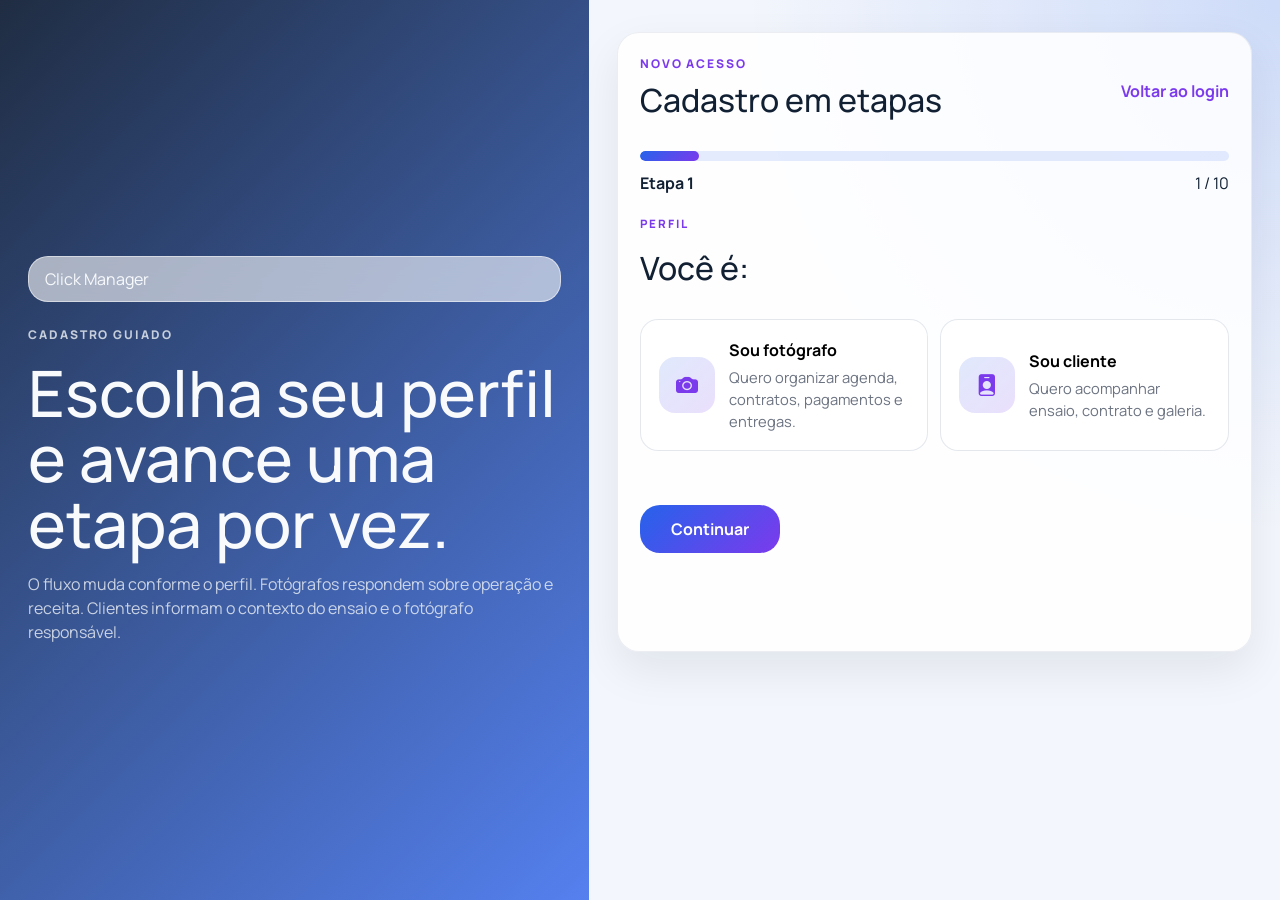
==== register.html @ acb559e8 "update clickmanager baixei oque editei na faculdade" ====
﻿<!DOCTYPE html>
<html lang="pt-BR">
<head>
    <meta charset="UTF-8">
    <meta name="viewport" content="width=device-width, initial-scale=1.0">
    <title>Click Manager | Cadastro</title>
    <meta name="description" content="Cadastro guiado para fotógrafos e clientes em etapas simples, com perguntas específicas para cada perfil.">
    <link href="https://cdn.jsdelivr.net/npm/bootstrap@5.3.3/dist/css/bootstrap.min.css" rel="stylesheet">
    <link href="https://cdn.jsdelivr.net/npm/bootstrap-icons@1.11.3/font/bootstrap-icons.css" rel="stylesheet">
    <link rel="preconnect" href="https://fonts.googleapis.com">
    <link rel="preconnect" href="https://fonts.gstatic.com" crossorigin>
    <link href="https://fonts.googleapis.com/css2?family=Manrope:wght@400;500;600;700;800&display=swap" rel="stylesheet">
    <link rel="stylesheet" href="style.css">
</head>
<body data-page="register">
    <main class="register-shell">
        <section class="register-aside">
            <div class="brand-pill">Click Manager</div>
            <div class="register-aside__content">
                <p class="eyebrow">Cadastro guiado</p>
                <h1>Escolha seu perfil e avance uma etapa por vez.</h1>
                <p>
                    O fluxo muda conforme o perfil. Fotógrafos respondem sobre operação e receita.
                    Clientes informam o contexto do ensaio e o fotógrafo responsável.
                </p>
            </div>
        </section>

        <section class="register-main">
            <div class="register-card">
                <div class="register-card__top">
                    <div>
                        <p class="eyebrow">Novo acesso</p>
                        <h2>Cadastro em etapas</h2>
                    </div>
                    <a class="register-back" href="./index.html">Voltar ao login</a>
                </div>

                <div class="register-progress">
                    <div class="register-progress__track">
                        <span id="registerProgressBar"></span>
                    </div>
                    <div class="register-progress__meta">
                        <strong id="registerStepLabel">Etapa 1</strong>
                        <span id="registerStepCounter">1 / 1</span>
                    </div>
                </div>

                <form id="registerWizardForm" class="register-wizard" novalidate>
                    <div class="register-question">
                        <p class="register-question__step" id="registerQuestionGroup">Perfil</p>
                        <h3 id="registerQuestionTitle">Você é:</h3>
                        <p id="registerQuestionHint"></p>
                    </div>

                    <div id="registerWizardInput"></div>
                    <p class="form-feedback" id="registerWizardFeedback" aria-live="polite"></p>

                    <div class="register-actions">
                        <button class="btn btn-ghost" type="button" id="registerPrevBtn">Voltar</button>
                        <button class="btn btn-primary" type="button" id="registerNextBtn">Continuar</button>
                        <button class="btn btn-primary" type="submit" id="registerSubmitBtn" hidden>Concluir cadastro</button>
                    </div>
                </form>
            </div>
        </section>
    </main>

    <script src="https://cdn.jsdelivr.net/npm/bootstrap@5.3.3/dist/js/bootstrap.bundle.min.js"></script>
    <script src="./js/register.js"></script>
</body>
</html>
---- style.css ----
@import url("css/base.css");
@import url("css/layout.css");
@import url("css/components.css");
@import url("css/pages.css");
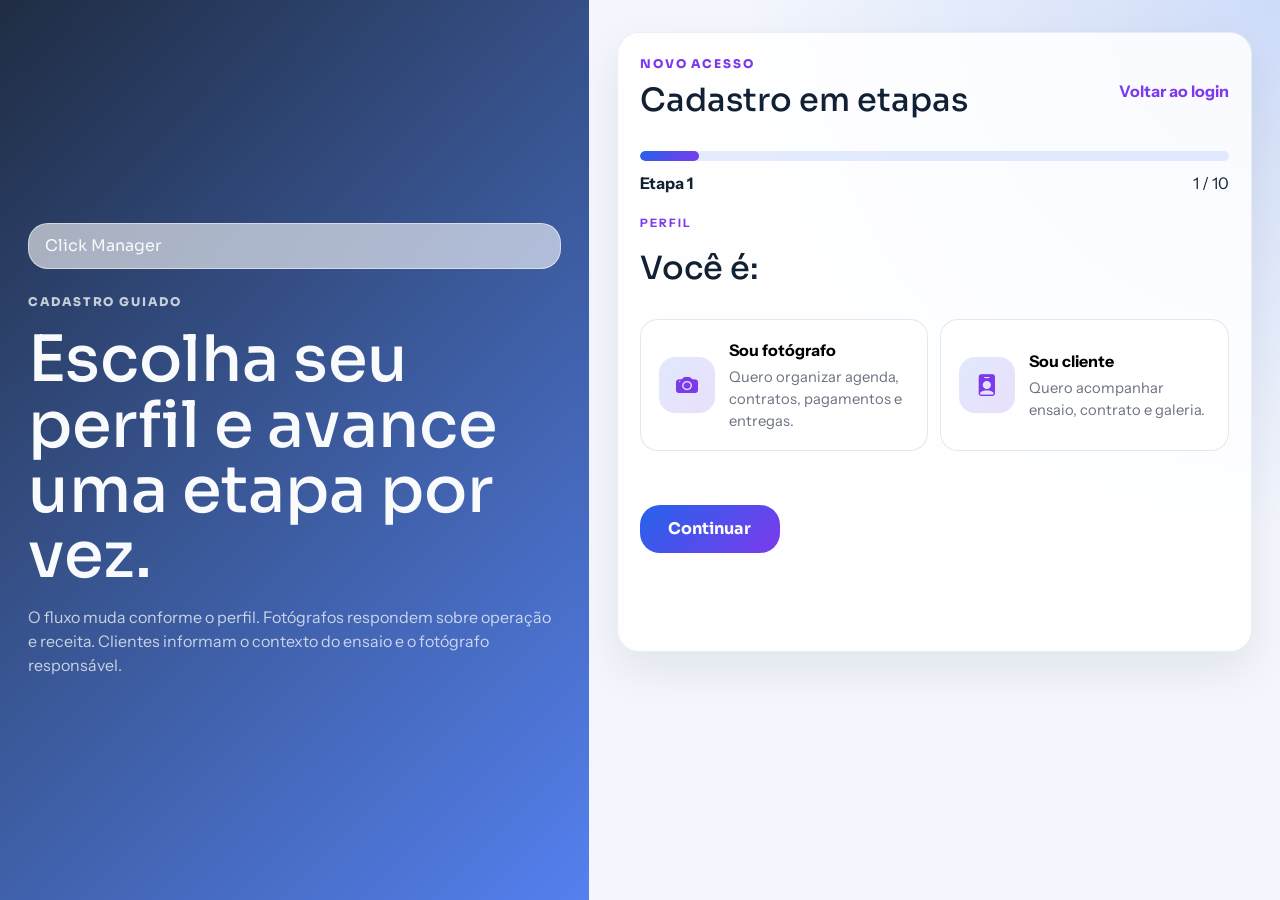
==== commit b02f8776: "update" ====
--- a/register.html
+++ b/register.html
@@ -1,4 +1,4 @@
-﻿<!DOCTYPE html>
+<!DOCTYPE html>
 <html lang="pt-BR">
 <head>
     <meta charset="UTF-8">
@@ -9,7 +9,7 @@
     <link href="https://cdn.jsdelivr.net/npm/bootstrap-icons@1.11.3/font/bootstrap-icons.css" rel="stylesheet">
     <link rel="preconnect" href="https://fonts.googleapis.com">
     <link rel="preconnect" href="https://fonts.gstatic.com" crossorigin>
-    <link href="https://fonts.googleapis.com/css2?family=Manrope:wght@400;500;600;700;800&display=swap" rel="stylesheet">
+    <link href="https://fonts.googleapis.com/css2?family=Instrument+Sans:wght@400;500;600;700&family=Sora:wght@500;600;700;800&display=swap" rel="stylesheet">
     <link rel="stylesheet" href="style.css">
 </head>
 <body data-page="register">
